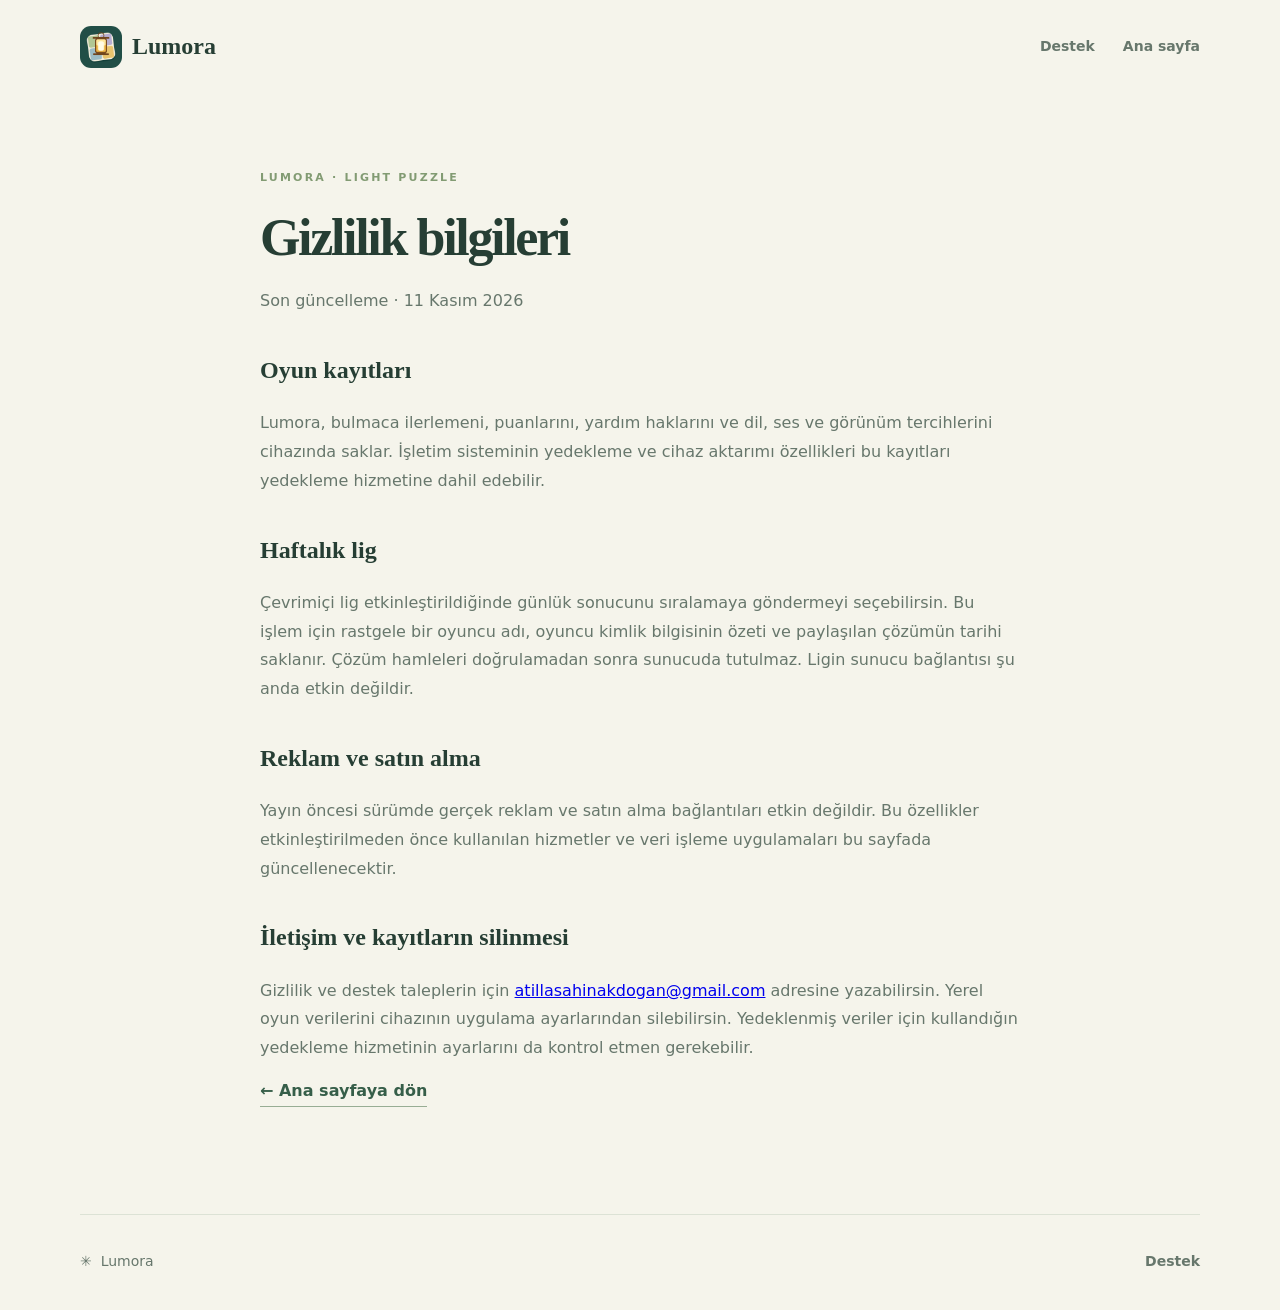
==== privacy.html @ dfca8ddc "Add Lumora public website" ====
<!doctype html>
<html lang="tr">
<head>
  <meta charset="utf-8"><meta name="viewport" content="width=device-width, initial-scale=1">
  <link rel="icon" href="./icon.png"><link rel="stylesheet" href="./style.css">
  <title>Gizlilik bilgileri · Lumora</title>
</head>
<body>
  <header class="header wrap"><a class="brand" href="./"><img src="./icon.png" alt=""><span>Lumora</span></a><nav aria-label="Ana menü"><a href="./#support">Destek</a><a href="./">Ana sayfa</a></nav></header>
  <main class="legal wrap">
    <span class="eyebrow">LUMORA · LIGHT PUZZLE</span>
    <h1>Gizlilik bilgileri</h1>
    <p>Son güncelleme · 11 Kasım 2026</p>
    <h2>Oyun kayıtları</h2><p>Lumora, bulmaca ilerlemeni, puanlarını, yardım haklarını ve dil, ses ve görünüm tercihlerini cihazında saklar. İşletim sisteminin yedekleme ve cihaz aktarımı özellikleri bu kayıtları yedekleme hizmetine dahil edebilir.</p>
    <h2>Haftalık lig</h2><p>Çevrimiçi lig etkinleştirildiğinde günlük sonucunu sıralamaya göndermeyi seçebilirsin. Bu işlem için rastgele bir oyuncu adı, oyuncu kimlik bilgisinin özeti ve paylaşılan çözümün tarihi saklanır. Çözüm hamleleri doğrulamadan sonra sunucuda tutulmaz. Ligin sunucu bağlantısı şu anda etkin değildir.</p>
    <h2>Reklam ve satın alma</h2><p>Yayın öncesi sürümde gerçek reklam ve satın alma bağlantıları etkin değildir. Bu özellikler etkinleştirilmeden önce kullanılan hizmetler ve veri işleme uygulamaları bu sayfada güncellenecektir.</p>
    <h2>İletişim ve kayıtların silinmesi</h2><p>Gizlilik ve destek taleplerin için <a href="mailto:atillasahinakdogan@gmail.com">atillasahinakdogan@gmail.com</a> adresine yazabilirsin. Yerel oyun verilerini cihazının uygulama ayarlarından silebilirsin. Yedeklenmiş veriler için kullandığın yedekleme hizmetinin ayarlarını da kontrol etmen gerekebilir.</p>
    <a class="text-link" href="./">← Ana sayfaya dön</a>
  </main>
  <footer class="footer wrap"><span>✳ &nbsp;Lumora</span><a href="./#support">Destek</a></footer>
</body>
</html>
---- style.css ----
:root{color-scheme:light;--ink:#263e34;--muted:#67776c;--cream:#f5f4eb;--green:#365e49;--line:#dce2d5}*{box-sizing:border-box}html{scroll-behavior:smooth}body{margin:0;background:var(--cream);color:var(--ink);font-family:ui-sans-serif,system-ui,-apple-system,"Segoe UI",sans-serif;line-height:1.55}.wrap{width:min(1120px,calc(100% - 48px));margin:auto}.header{height:94px;display:flex;align-items:center;justify-content:space-between;gap:20px}.brand{display:flex;align-items:center;gap:10px;font-family:Georgia,serif;font-weight:700;font-size:24px;color:var(--ink);text-decoration:none}.brand img{width:42px;height:42px;border-radius:11px}.header nav,.footer div{display:flex;gap:28px}.header nav a,.footer a{font-size:14px;font-weight:600;color:var(--muted);text-decoration:none}.header a:hover,.footer a:hover{color:var(--green)}.hero{min-height:610px;display:grid;grid-template-columns:1fr 1.08fr;align-items:center;gap:28px;padding:48px 0 90px}.eyebrow{font-size:11px;font-weight:800;letter-spacing:.2em;color:#829b73}.intro h1,.legal h1{font-family:Georgia,serif;font-weight:600;letter-spacing:-.045em;font-size:clamp(48px,6vw,80px);line-height:1.05;margin:22px 0}.intro h1 em{font-weight:400;color:#789264}.intro p{max-width:450px;color:var(--muted);font-size:18px;line-height:1.7}.button{margin-top:24px;display:inline-flex;align-items:center;gap:28px;background:var(--green);padding:16px 22px;border-radius:999px;color:white;text-decoration:none;font-size:15px;font-weight:700}.hero-note{margin-top:48px;color:#899788;font-size:13px}.sparkle{font-size:20px;color:#c0a56e}.hero-art{position:relative;display:flex;align-items:center;justify-content:center;min-height:440px}.hero-art .orb{position:absolute;width:83%;aspect-ratio:1;border-radius:50%;background:#e7ebdc}.hero-art img{position:relative;z-index:1;width:100%;max-width:560px;filter:drop-shadow(0 22px 28px #35483c25)}.art-label{position:absolute;bottom:15px;font-size:10px;letter-spacing:.18em;font-weight:700;color:#879681}.how{background:#e8eddf;padding:94px 0}.how-grid{display:grid;grid-template-columns:1fr 1.1fr;gap:70px}.how h2,.support h2{font-family:Georgia,serif;font-size:clamp(36px,4.5vw,56px);line-height:1.12;letter-spacing:-.035em;margin:20px 0}.steps article{display:flex;gap:22px;padding:22px 0;border-bottom:1px solid #cad5c3}.steps article:first-child{border-top:1px solid #cad5c3}.steps article>span{color:#88a07b;font-size:13px;font-weight:700}.steps h3{margin:0;font-size:18px}.steps p{margin:7px 0 0;color:var(--muted)}.support{display:flex;justify-content:space-between;align-items:end;gap:30px;padding:92px 0}.support p{max-width:500px;color:var(--muted)}.text-link{color:var(--green);font-weight:700;text-decoration:none;border-bottom:1px solid #98ad94;padding-bottom:6px;white-space:nowrap}.footer{min-height:96px;border-top:1px solid var(--line);display:flex;align-items:center;justify-content:space-between;color:var(--muted);font-size:14px}.legal{max-width:760px;padding-top:70px;padding-bottom:110px}.legal h1{font-size:52px}.legal h2{margin-top:36px;font-family:Georgia,serif}.legal p{color:var(--muted);line-height:1.8}.draft{background:#efe7ce;border:1px solid #e5d6aa;border-radius:16px;padding:18px 22px}.draft p{margin:6px 0 0}a:focus-visible{outline:3px solid #bd9546;outline-offset:4px}@media(max-width:700px){.wrap{width:calc(100% - 36px)}.header{height:76px}.header nav{gap:14px}.header nav a{font-size:12px}.hero{display:flex;flex-direction:column;padding:36px 0 65px;min-height:0;gap:15px}.intro h1{font-size:48px}.intro p{font-size:16px}.hero-note{margin-top:28px}.hero-art{min-height:280px;width:100%}.hero-art .orb{width:75%}.hero-art img{max-width:400px}.art-label{bottom:0}.how{padding:65px 0}.how-grid{grid-template-columns:1fr;gap:14px}.support{padding:64px 0;align-items:flex-start;flex-direction:column}.footer{gap:16px}.footer div{gap:16px}.legal{padding-top:45px}.legal h1{font-size:42px}}
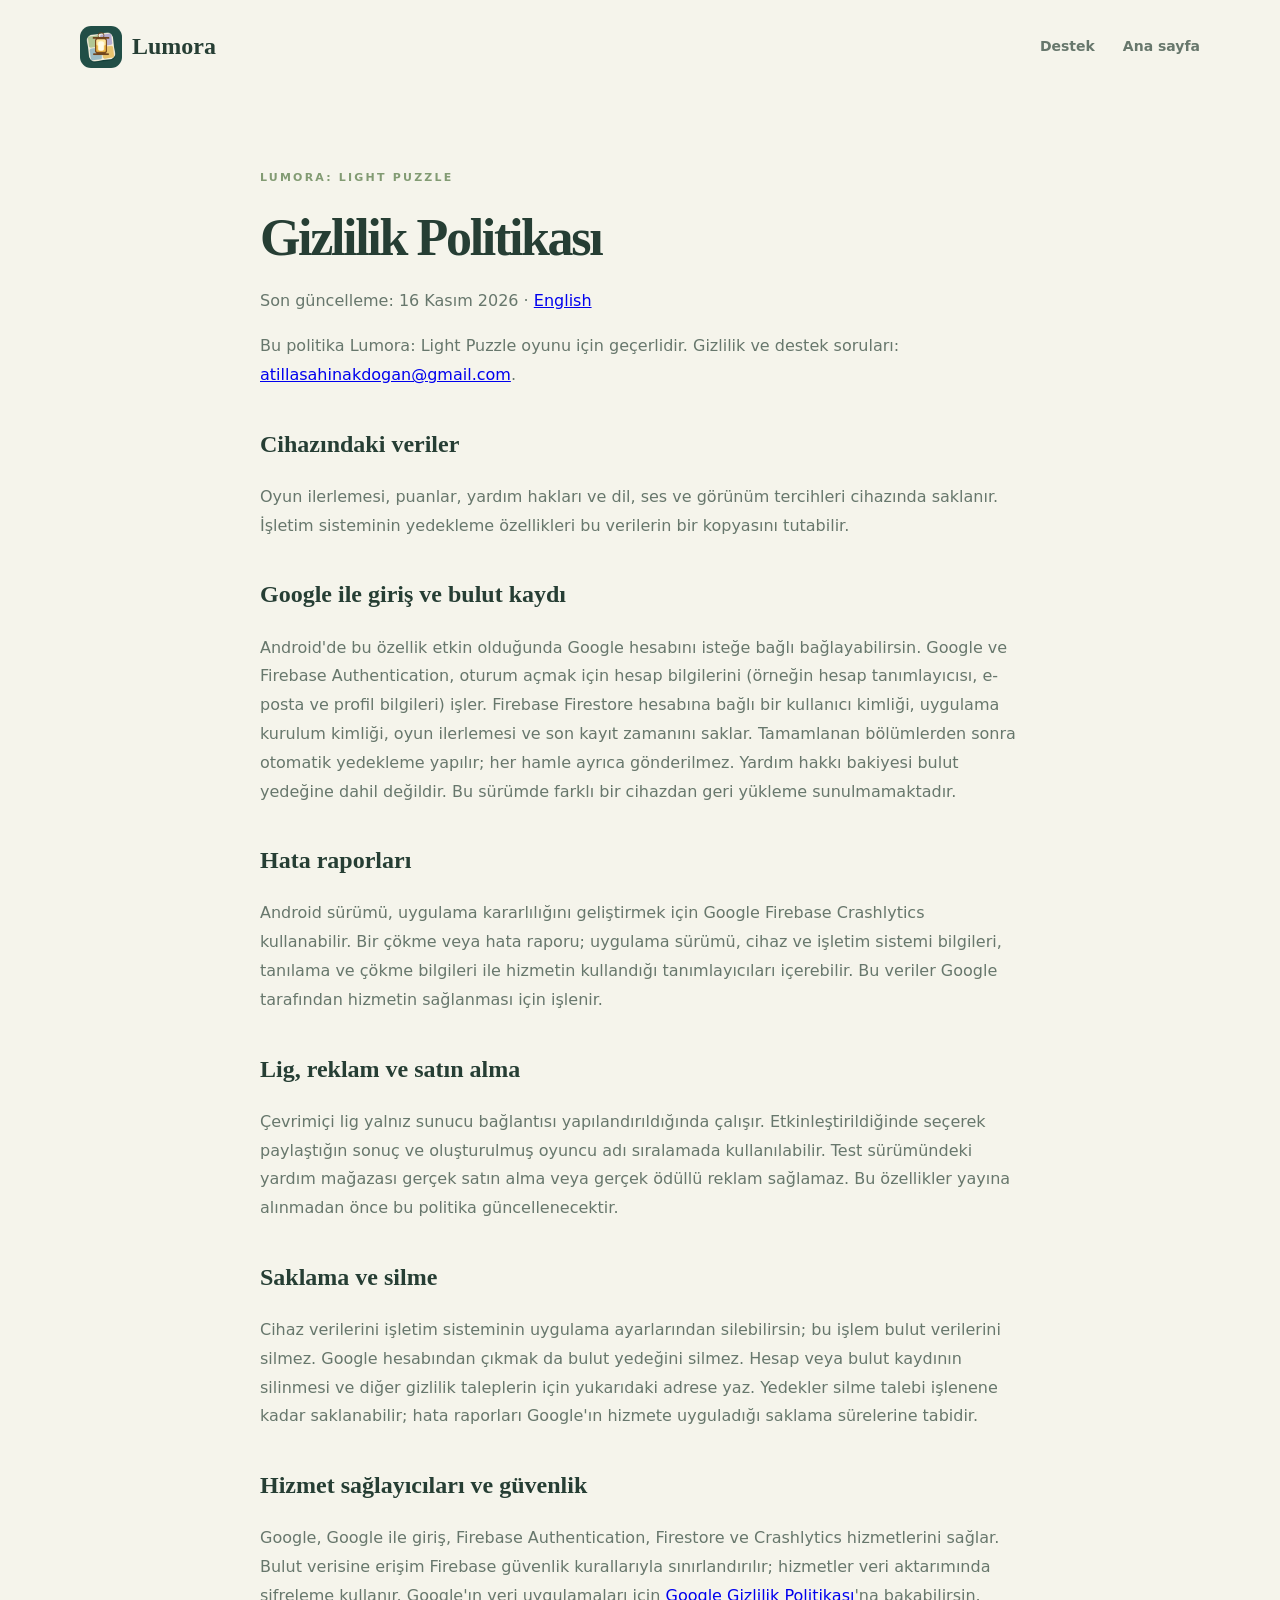
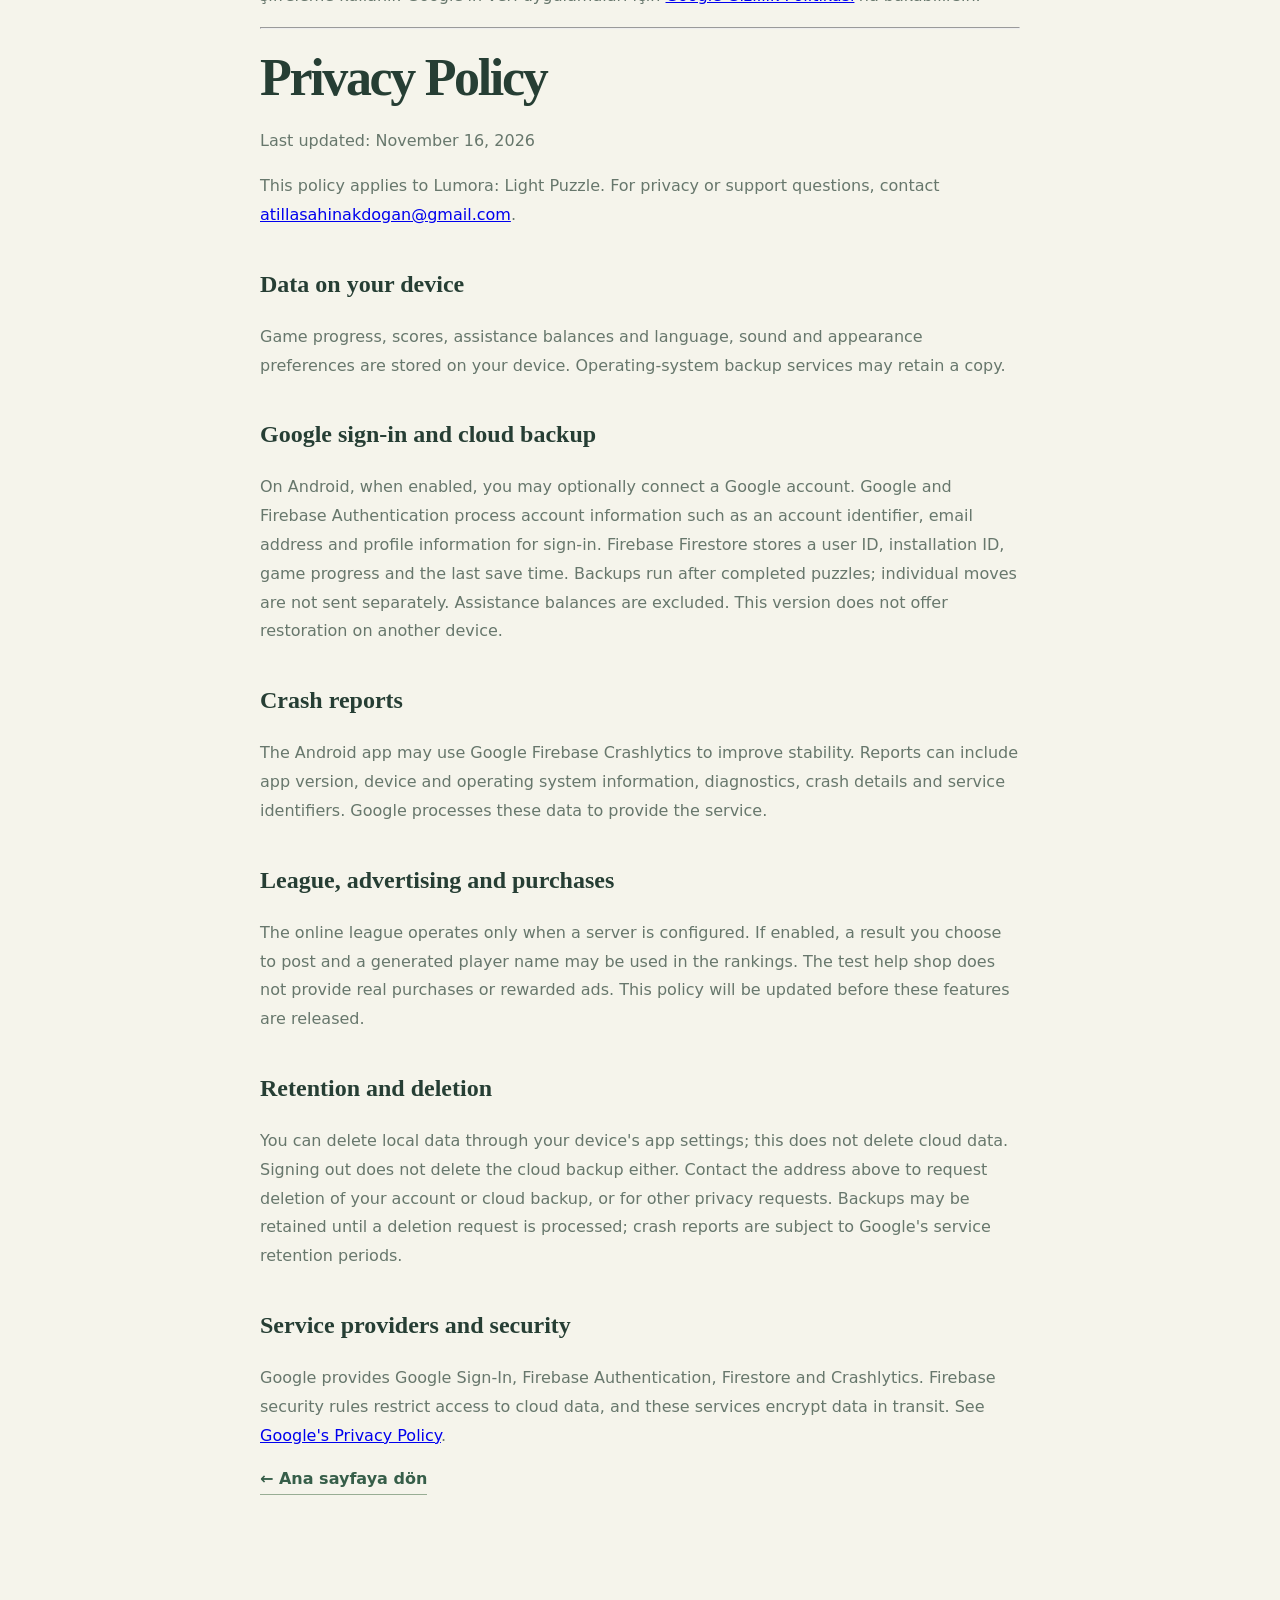
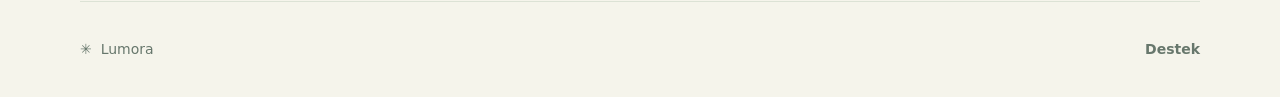
==== commit 5fc60ee7: "Update privacy policy and verify site ownership" ====
--- a/privacy.html
+++ b/privacy.html
@@ -1,22 +1,18 @@
 <!doctype html>
-<html lang="tr">
-<head>
-  <meta charset="utf-8"><meta name="viewport" content="width=device-width, initial-scale=1">
-  <link rel="icon" href="./icon.png"><link rel="stylesheet" href="./style.css">
-  <title>Gizlilik bilgileri · Lumora</title>
-</head>
-<body>
-  <header class="header wrap"><a class="brand" href="./"><img src="./icon.png" alt=""><span>Lumora</span></a><nav aria-label="Ana menü"><a href="./#support">Destek</a><a href="./">Ana sayfa</a></nav></header>
-  <main class="legal wrap">
-    <span class="eyebrow">LUMORA · LIGHT PUZZLE</span>
-    <h1>Gizlilik bilgileri</h1>
-    <p>Son güncelleme · 11 Kasım 2026</p>
-    <h2>Oyun kayıtları</h2><p>Lumora, bulmaca ilerlemeni, puanlarını, yardım haklarını ve dil, ses ve görünüm tercihlerini cihazında saklar. İşletim sisteminin yedekleme ve cihaz aktarımı özellikleri bu kayıtları yedekleme hizmetine dahil edebilir.</p>
-    <h2>Haftalık lig</h2><p>Çevrimiçi lig etkinleştirildiğinde günlük sonucunu sıralamaya göndermeyi seçebilirsin. Bu işlem için rastgele bir oyuncu adı, oyuncu kimlik bilgisinin özeti ve paylaşılan çözümün tarihi saklanır. Çözüm hamleleri doğrulamadan sonra sunucuda tutulmaz. Ligin sunucu bağlantısı şu anda etkin değildir.</p>
-    <h2>Reklam ve satın alma</h2><p>Yayın öncesi sürümde gerçek reklam ve satın alma bağlantıları etkin değildir. Bu özellikler etkinleştirilmeden önce kullanılan hizmetler ve veri işleme uygulamaları bu sayfada güncellenecektir.</p>
-    <h2>İletişim ve kayıtların silinmesi</h2><p>Gizlilik ve destek taleplerin için <a href="mailto:atillasahinakdogan@gmail.com">atillasahinakdogan@gmail.com</a> adresine yazabilirsin. Yerel oyun verilerini cihazının uygulama ayarlarından silebilirsin. Yedeklenmiş veriler için kullandığın yedekleme hizmetinin ayarlarını da kontrol etmen gerekebilir.</p>
-    <a class="text-link" href="./">← Ana sayfaya dön</a>
-  </main>
-  <footer class="footer wrap"><span>✳ &nbsp;Lumora</span><a href="./#support">Destek</a></footer>
-</body>
-</html>
+<html lang="tr"><head><meta charset="utf-8"><meta name="viewport" content="width=device-width, initial-scale=1"><link rel="icon" href="./icon.png"><link rel="stylesheet" href="./style.css"><title>Gizlilik Politikası / Privacy Policy · Lumora</title></head>
+<body><header class="header wrap"><a class="brand" href="./"><img src="./icon.png" alt=""><span>Lumora</span></a><nav aria-label="Ana menü"><a href="./#support">Destek</a><a href="./">Ana sayfa</a></nav></header>
+<main class="legal wrap"><span class="eyebrow">LUMORA: LIGHT PUZZLE</span><h1>Gizlilik Politikası</h1><p>Son güncelleme: 16 Kasım 2026 · <a href="#en">English</a></p>
+<p>Bu politika Lumora: Light Puzzle oyunu için geçerlidir. Gizlilik ve destek soruları: <a href="mailto:atillasahinakdogan@gmail.com">atillasahinakdogan@gmail.com</a>.</p>
+<h2>Cihazındaki veriler</h2><p>Oyun ilerlemesi, puanlar, yardım hakları ve dil, ses ve görünüm tercihleri cihazında saklanır. İşletim sisteminin yedekleme özellikleri bu verilerin bir kopyasını tutabilir.</p>
+<h2>Google ile giriş ve bulut kaydı</h2><p>Android'de bu özellik etkin olduğunda Google hesabını isteğe bağlı bağlayabilirsin. Google ve Firebase Authentication, oturum açmak için hesap bilgilerini (örneğin hesap tanımlayıcısı, e-posta ve profil bilgileri) işler. Firebase Firestore hesabına bağlı bir kullanıcı kimliği, uygulama kurulum kimliği, oyun ilerlemesi ve son kayıt zamanını saklar. Tamamlanan bölümlerden sonra otomatik yedekleme yapılır; her hamle ayrıca gönderilmez. Yardım hakkı bakiyesi bulut yedeğine dahil değildir. Bu sürümde farklı bir cihazdan geri yükleme sunulmamaktadır.</p>
+<h2>Hata raporları</h2><p>Android sürümü, uygulama kararlılığını geliştirmek için Google Firebase Crashlytics kullanabilir. Bir çökme veya hata raporu; uygulama sürümü, cihaz ve işletim sistemi bilgileri, tanılama ve çökme bilgileri ile hizmetin kullandığı tanımlayıcıları içerebilir. Bu veriler Google tarafından hizmetin sağlanması için işlenir.</p>
+<h2>Lig, reklam ve satın alma</h2><p>Çevrimiçi lig yalnız sunucu bağlantısı yapılandırıldığında çalışır. Etkinleştirildiğinde seçerek paylaştığın sonuç ve oluşturulmuş oyuncu adı sıralamada kullanılabilir. Test sürümündeki yardım mağazası gerçek satın alma veya gerçek ödüllü reklam sağlamaz. Bu özellikler yayına alınmadan önce bu politika güncellenecektir.</p>
+<h2>Saklama ve silme</h2><p>Cihaz verilerini işletim sisteminin uygulama ayarlarından silebilirsin; bu işlem bulut verilerini silmez. Google hesabından çıkmak da bulut yedeğini silmez. Hesap veya bulut kaydının silinmesi ve diğer gizlilik taleplerin için yukarıdaki adrese yaz. Yedekler silme talebi işlenene kadar saklanabilir; hata raporları Google'ın hizmete uyguladığı saklama sürelerine tabidir.</p>
+<h2>Hizmet sağlayıcıları ve güvenlik</h2><p>Google, Google ile giriş, Firebase Authentication, Firestore ve Crashlytics hizmetlerini sağlar. Bulut verisine erişim Firebase güvenlik kurallarıyla sınırlandırılır; hizmetler veri aktarımında şifreleme kullanır. Google'ın veri uygulamaları için <a href="https://policies.google.com/privacy">Google Gizlilik Politikası</a>'na bakabilirsin.</p>
+<hr><section id="en" lang="en"><h1>Privacy Policy</h1><p>Last updated: November 16, 2026</p><p>This policy applies to Lumora: Light Puzzle. For privacy or support questions, contact <a href="mailto:atillasahinakdogan@gmail.com">atillasahinakdogan@gmail.com</a>.</p>
+<h2>Data on your device</h2><p>Game progress, scores, assistance balances and language, sound and appearance preferences are stored on your device. Operating-system backup services may retain a copy.</p>
+<h2>Google sign-in and cloud backup</h2><p>On Android, when enabled, you may optionally connect a Google account. Google and Firebase Authentication process account information such as an account identifier, email address and profile information for sign-in. Firebase Firestore stores a user ID, installation ID, game progress and the last save time. Backups run after completed puzzles; individual moves are not sent separately. Assistance balances are excluded. This version does not offer restoration on another device.</p>
+<h2>Crash reports</h2><p>The Android app may use Google Firebase Crashlytics to improve stability. Reports can include app version, device and operating system information, diagnostics, crash details and service identifiers. Google processes these data to provide the service.</p>
+<h2>League, advertising and purchases</h2><p>The online league operates only when a server is configured. If enabled, a result you choose to post and a generated player name may be used in the rankings. The test help shop does not provide real purchases or rewarded ads. This policy will be updated before these features are released.</p>
+<h2>Retention and deletion</h2><p>You can delete local data through your device's app settings; this does not delete cloud data. Signing out does not delete the cloud backup either. Contact the address above to request deletion of your account or cloud backup, or for other privacy requests. Backups may be retained until a deletion request is processed; crash reports are subject to Google's service retention periods.</p>
+<h2>Service providers and security</h2><p>Google provides Google Sign-In, Firebase Authentication, Firestore and Crashlytics. Firebase security rules restrict access to cloud data, and these services encrypt data in transit. See <a href="https://policies.google.com/privacy">Google's Privacy Policy</a>.</p></section><a class="text-link" href="./">← Ana sayfaya dön</a></main><footer class="footer wrap"><span>✳ &nbsp;Lumora</span><a href="./#support">Destek</a></footer></body></html>
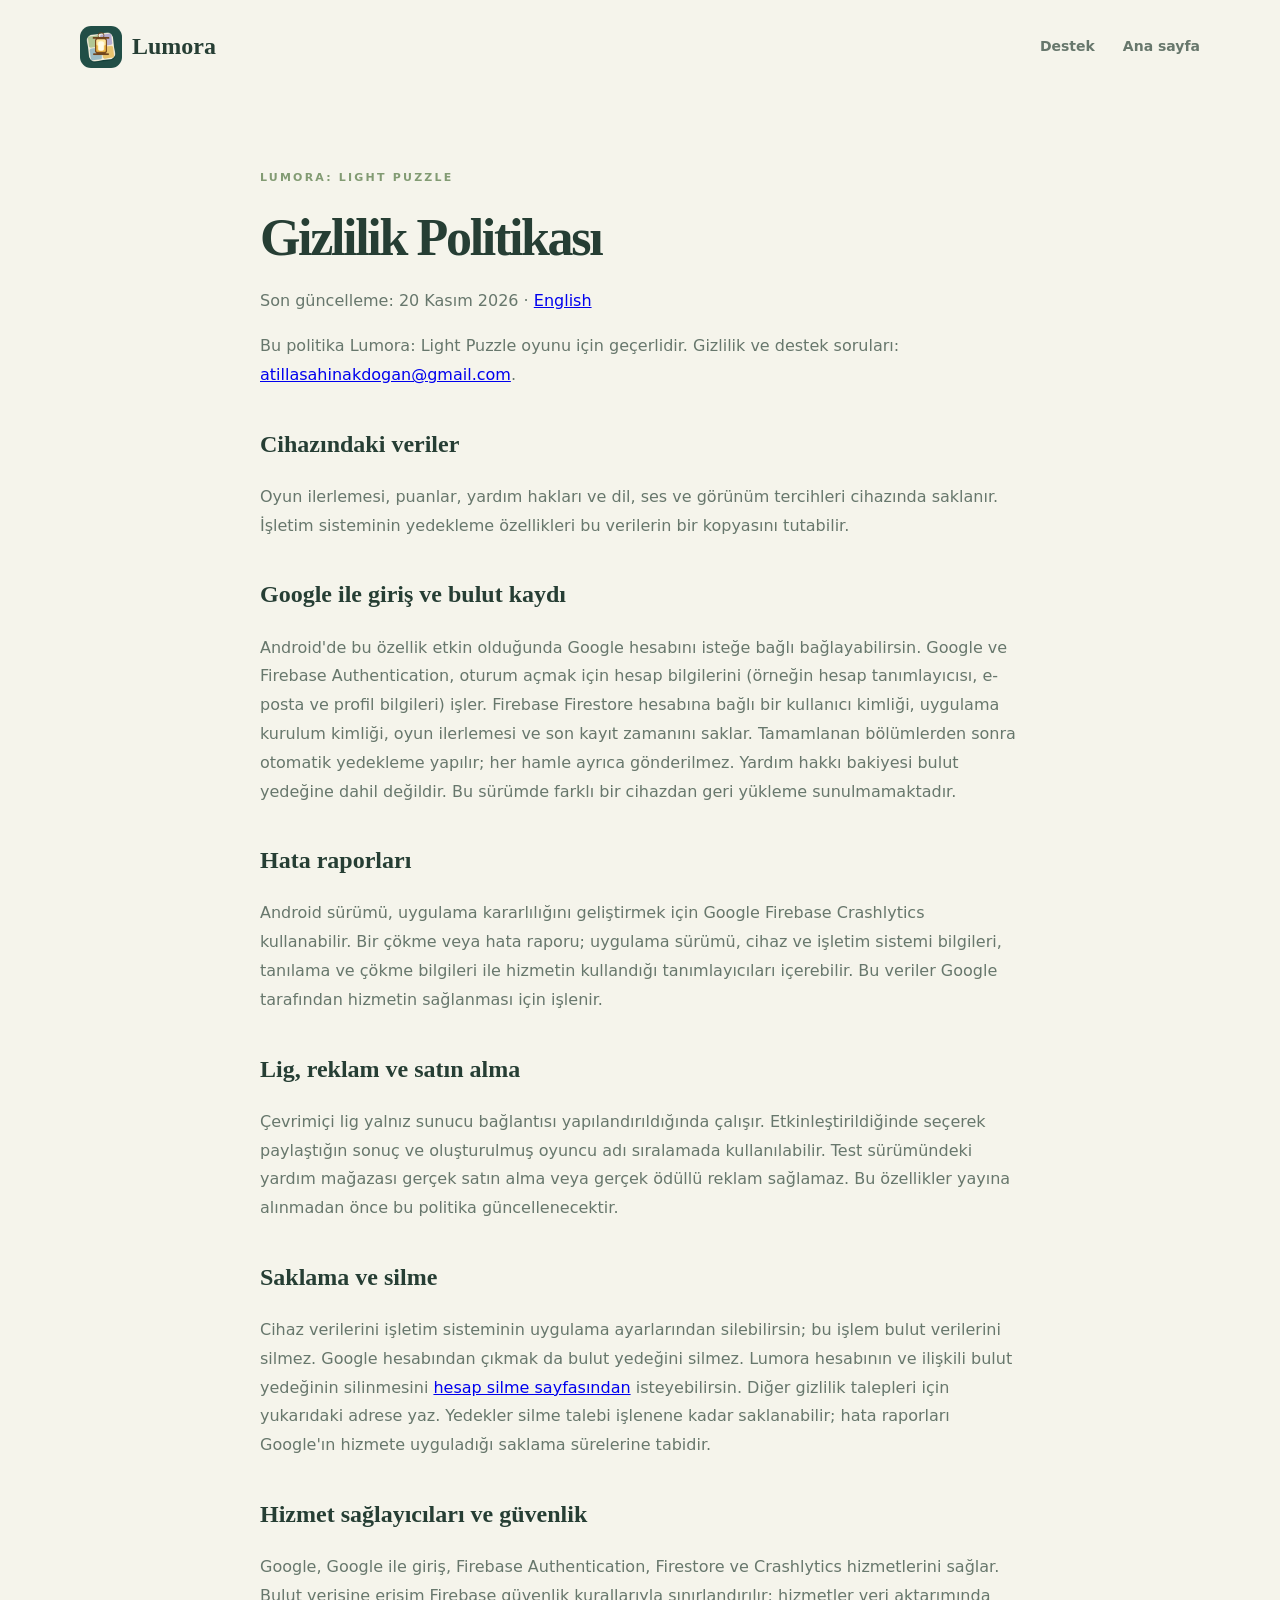
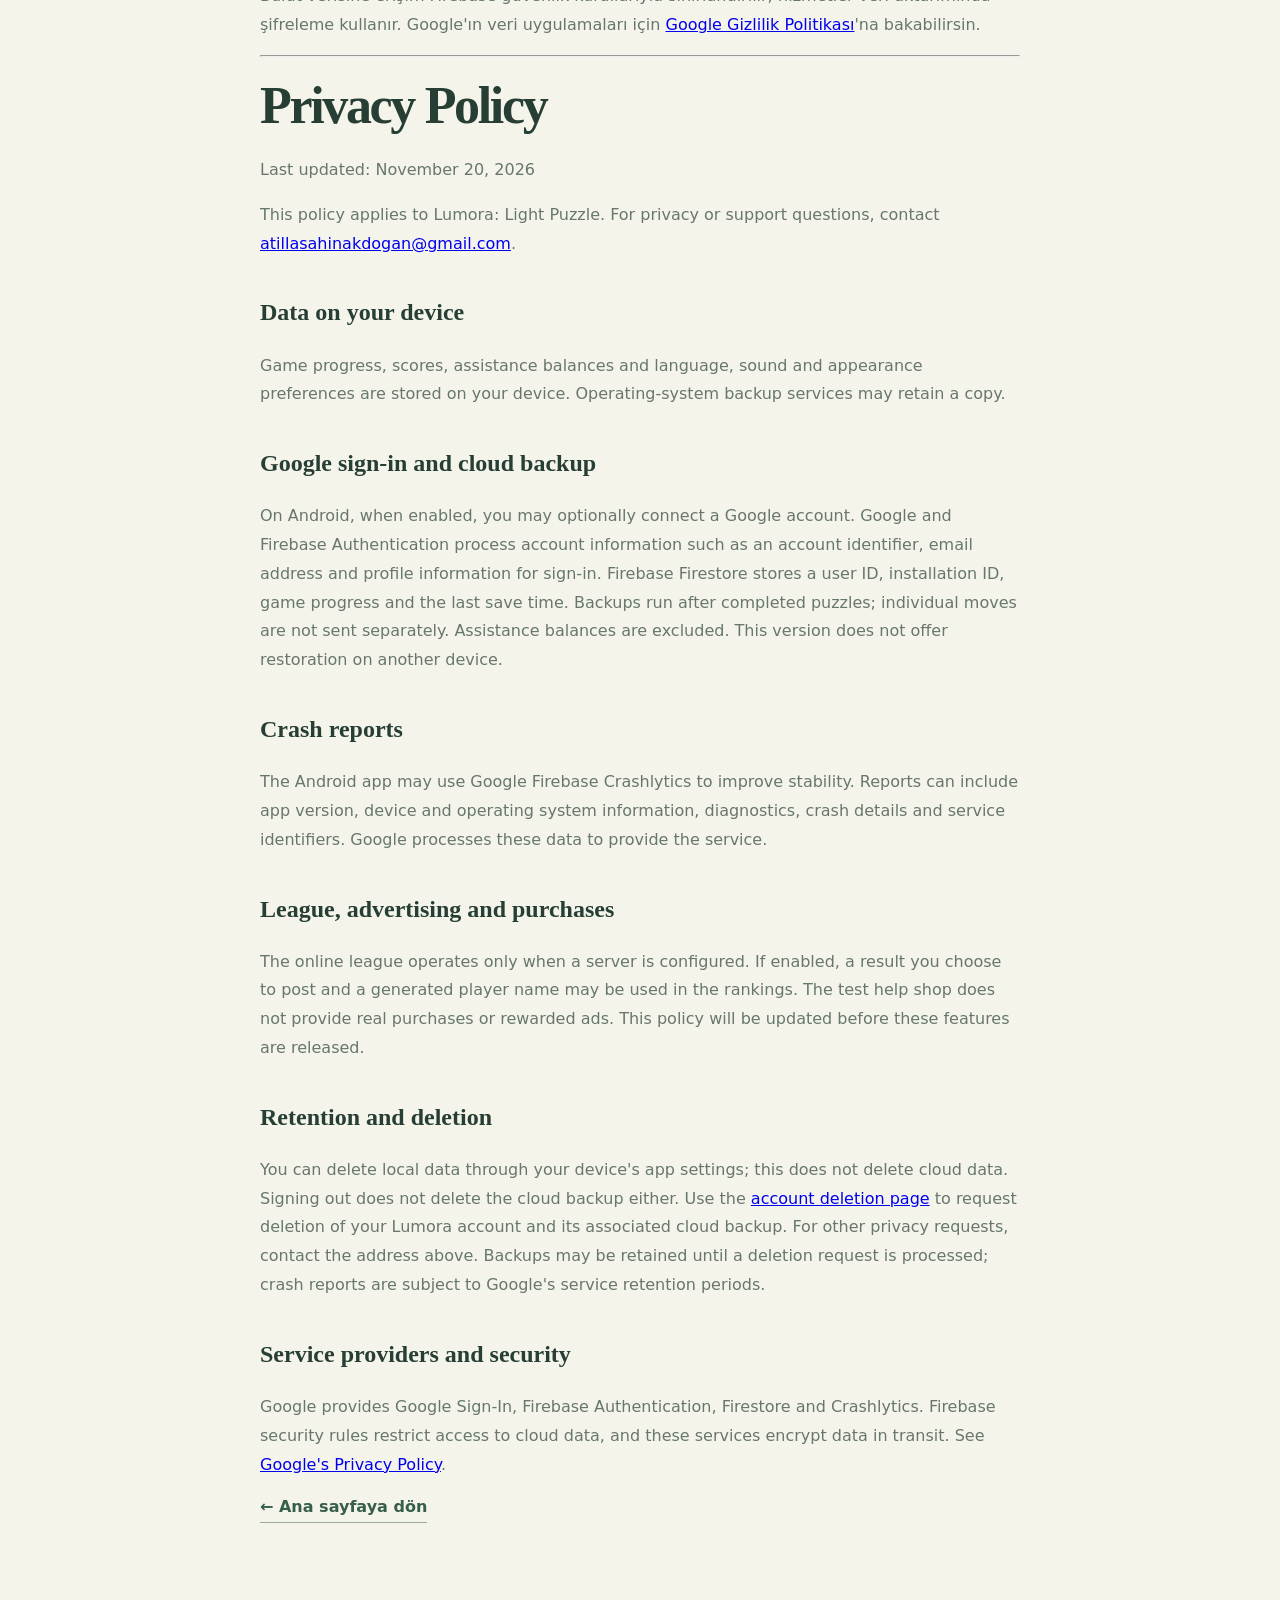
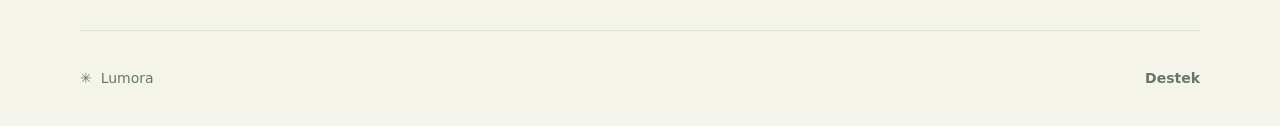
==== commit 9715a74f: "Publish the Lumora account deletion request page" ====
--- a/privacy.html
+++ b/privacy.html
@@ -1,18 +1,18 @@
 <!doctype html>
 <html lang="tr"><head><meta charset="utf-8"><meta name="viewport" content="width=device-width, initial-scale=1"><link rel="icon" href="./icon.png"><link rel="stylesheet" href="./style.css"><title>Gizlilik Politikası / Privacy Policy · Lumora</title></head>
 <body><header class="header wrap"><a class="brand" href="./"><img src="./icon.png" alt=""><span>Lumora</span></a><nav aria-label="Ana menü"><a href="./#support">Destek</a><a href="./">Ana sayfa</a></nav></header>
-<main class="legal wrap"><span class="eyebrow">LUMORA: LIGHT PUZZLE</span><h1>Gizlilik Politikası</h1><p>Son güncelleme: 16 Kasım 2026 · <a href="#en">English</a></p>
+<main class="legal wrap"><span class="eyebrow">LUMORA: LIGHT PUZZLE</span><h1>Gizlilik Politikası</h1><p>Son güncelleme: 20 Kasım 2026 · <a href="#en">English</a></p>
 <p>Bu politika Lumora: Light Puzzle oyunu için geçerlidir. Gizlilik ve destek soruları: <a href="mailto:atillasahinakdogan@gmail.com">atillasahinakdogan@gmail.com</a>.</p>
 <h2>Cihazındaki veriler</h2><p>Oyun ilerlemesi, puanlar, yardım hakları ve dil, ses ve görünüm tercihleri cihazında saklanır. İşletim sisteminin yedekleme özellikleri bu verilerin bir kopyasını tutabilir.</p>
 <h2>Google ile giriş ve bulut kaydı</h2><p>Android'de bu özellik etkin olduğunda Google hesabını isteğe bağlı bağlayabilirsin. Google ve Firebase Authentication, oturum açmak için hesap bilgilerini (örneğin hesap tanımlayıcısı, e-posta ve profil bilgileri) işler. Firebase Firestore hesabına bağlı bir kullanıcı kimliği, uygulama kurulum kimliği, oyun ilerlemesi ve son kayıt zamanını saklar. Tamamlanan bölümlerden sonra otomatik yedekleme yapılır; her hamle ayrıca gönderilmez. Yardım hakkı bakiyesi bulut yedeğine dahil değildir. Bu sürümde farklı bir cihazdan geri yükleme sunulmamaktadır.</p>
 <h2>Hata raporları</h2><p>Android sürümü, uygulama kararlılığını geliştirmek için Google Firebase Crashlytics kullanabilir. Bir çökme veya hata raporu; uygulama sürümü, cihaz ve işletim sistemi bilgileri, tanılama ve çökme bilgileri ile hizmetin kullandığı tanımlayıcıları içerebilir. Bu veriler Google tarafından hizmetin sağlanması için işlenir.</p>
 <h2>Lig, reklam ve satın alma</h2><p>Çevrimiçi lig yalnız sunucu bağlantısı yapılandırıldığında çalışır. Etkinleştirildiğinde seçerek paylaştığın sonuç ve oluşturulmuş oyuncu adı sıralamada kullanılabilir. Test sürümündeki yardım mağazası gerçek satın alma veya gerçek ödüllü reklam sağlamaz. Bu özellikler yayına alınmadan önce bu politika güncellenecektir.</p>
-<h2>Saklama ve silme</h2><p>Cihaz verilerini işletim sisteminin uygulama ayarlarından silebilirsin; bu işlem bulut verilerini silmez. Google hesabından çıkmak da bulut yedeğini silmez. Hesap veya bulut kaydının silinmesi ve diğer gizlilik taleplerin için yukarıdaki adrese yaz. Yedekler silme talebi işlenene kadar saklanabilir; hata raporları Google'ın hizmete uyguladığı saklama sürelerine tabidir.</p>
+<h2>Saklama ve silme</h2><p>Cihaz verilerini işletim sisteminin uygulama ayarlarından silebilirsin; bu işlem bulut verilerini silmez. Google hesabından çıkmak da bulut yedeğini silmez. Lumora hesabının ve ilişkili bulut yedeğinin silinmesini <a href="./delete-account.html">hesap silme sayfasından</a> isteyebilirsin. Diğer gizlilik talepleri için yukarıdaki adrese yaz. Yedekler silme talebi işlenene kadar saklanabilir; hata raporları Google'ın hizmete uyguladığı saklama sürelerine tabidir.</p>
 <h2>Hizmet sağlayıcıları ve güvenlik</h2><p>Google, Google ile giriş, Firebase Authentication, Firestore ve Crashlytics hizmetlerini sağlar. Bulut verisine erişim Firebase güvenlik kurallarıyla sınırlandırılır; hizmetler veri aktarımında şifreleme kullanır. Google'ın veri uygulamaları için <a href="https://policies.google.com/privacy">Google Gizlilik Politikası</a>'na bakabilirsin.</p>
-<hr><section id="en" lang="en"><h1>Privacy Policy</h1><p>Last updated: November 16, 2026</p><p>This policy applies to Lumora: Light Puzzle. For privacy or support questions, contact <a href="mailto:atillasahinakdogan@gmail.com">atillasahinakdogan@gmail.com</a>.</p>
+<hr><section id="en" lang="en"><h1>Privacy Policy</h1><p>Last updated: November 20, 2026</p><p>This policy applies to Lumora: Light Puzzle. For privacy or support questions, contact <a href="mailto:atillasahinakdogan@gmail.com">atillasahinakdogan@gmail.com</a>.</p>
 <h2>Data on your device</h2><p>Game progress, scores, assistance balances and language, sound and appearance preferences are stored on your device. Operating-system backup services may retain a copy.</p>
 <h2>Google sign-in and cloud backup</h2><p>On Android, when enabled, you may optionally connect a Google account. Google and Firebase Authentication process account information such as an account identifier, email address and profile information for sign-in. Firebase Firestore stores a user ID, installation ID, game progress and the last save time. Backups run after completed puzzles; individual moves are not sent separately. Assistance balances are excluded. This version does not offer restoration on another device.</p>
 <h2>Crash reports</h2><p>The Android app may use Google Firebase Crashlytics to improve stability. Reports can include app version, device and operating system information, diagnostics, crash details and service identifiers. Google processes these data to provide the service.</p>
 <h2>League, advertising and purchases</h2><p>The online league operates only when a server is configured. If enabled, a result you choose to post and a generated player name may be used in the rankings. The test help shop does not provide real purchases or rewarded ads. This policy will be updated before these features are released.</p>
-<h2>Retention and deletion</h2><p>You can delete local data through your device's app settings; this does not delete cloud data. Signing out does not delete the cloud backup either. Contact the address above to request deletion of your account or cloud backup, or for other privacy requests. Backups may be retained until a deletion request is processed; crash reports are subject to Google's service retention periods.</p>
+<h2>Retention and deletion</h2><p>You can delete local data through your device's app settings; this does not delete cloud data. Signing out does not delete the cloud backup either. Use the <a href="./delete-account.html#en">account deletion page</a> to request deletion of your Lumora account and its associated cloud backup. For other privacy requests, contact the address above. Backups may be retained until a deletion request is processed; crash reports are subject to Google's service retention periods.</p>
 <h2>Service providers and security</h2><p>Google provides Google Sign-In, Firebase Authentication, Firestore and Crashlytics. Firebase security rules restrict access to cloud data, and these services encrypt data in transit. See <a href="https://policies.google.com/privacy">Google's Privacy Policy</a>.</p></section><a class="text-link" href="./">← Ana sayfaya dön</a></main><footer class="footer wrap"><span>✳ &nbsp;Lumora</span><a href="./#support">Destek</a></footer></body></html>
